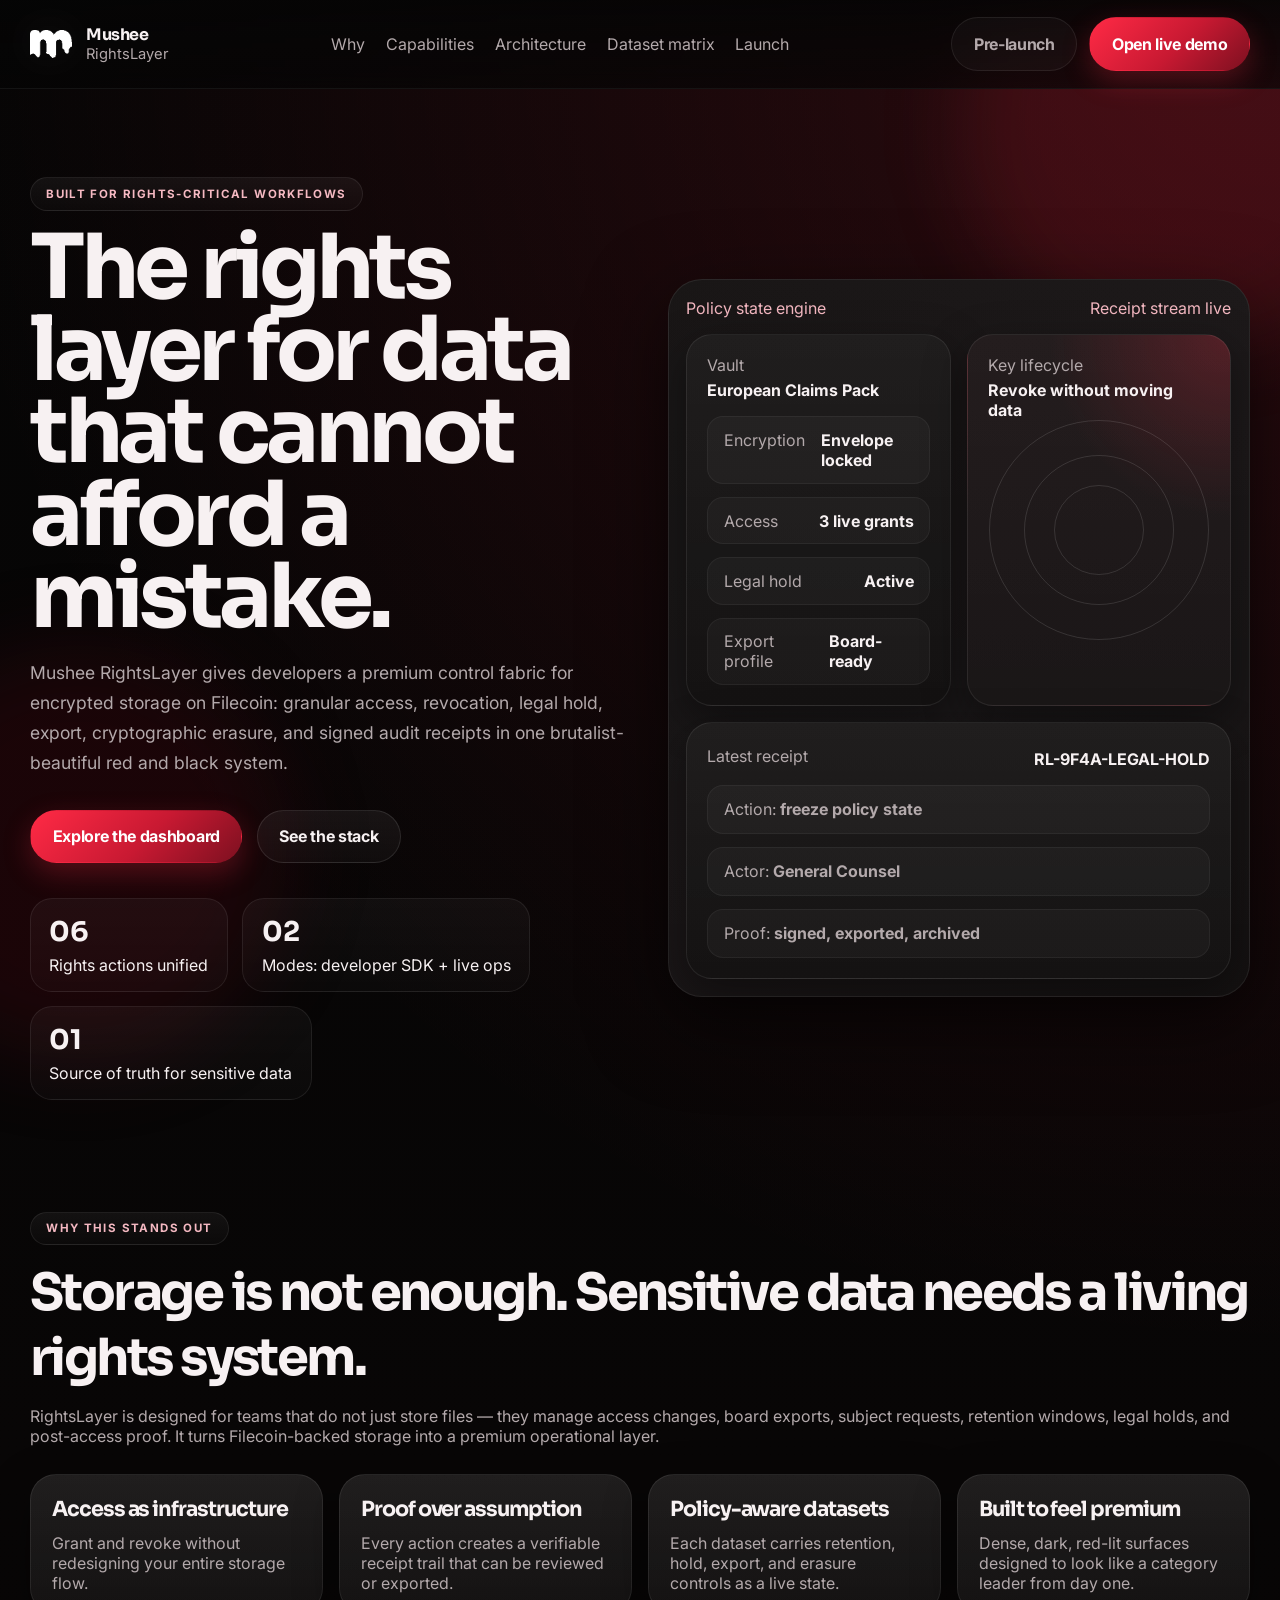
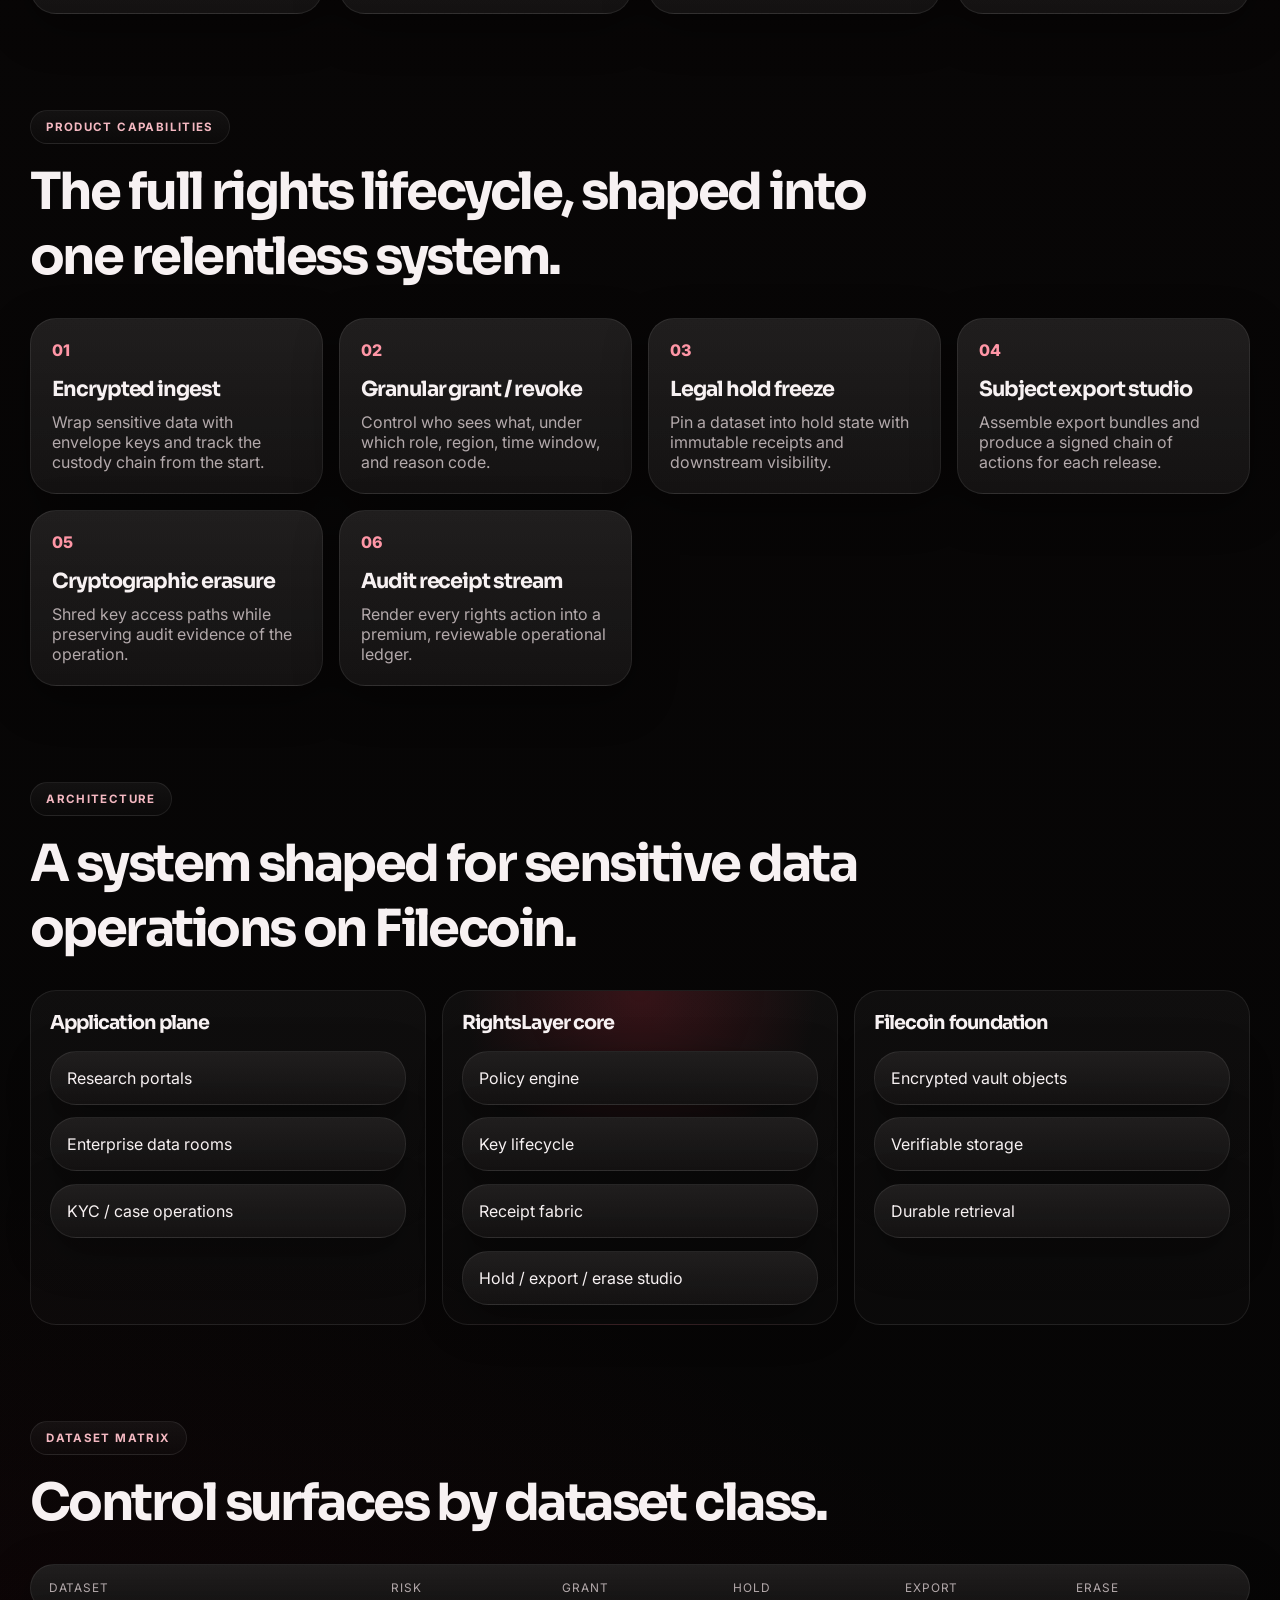
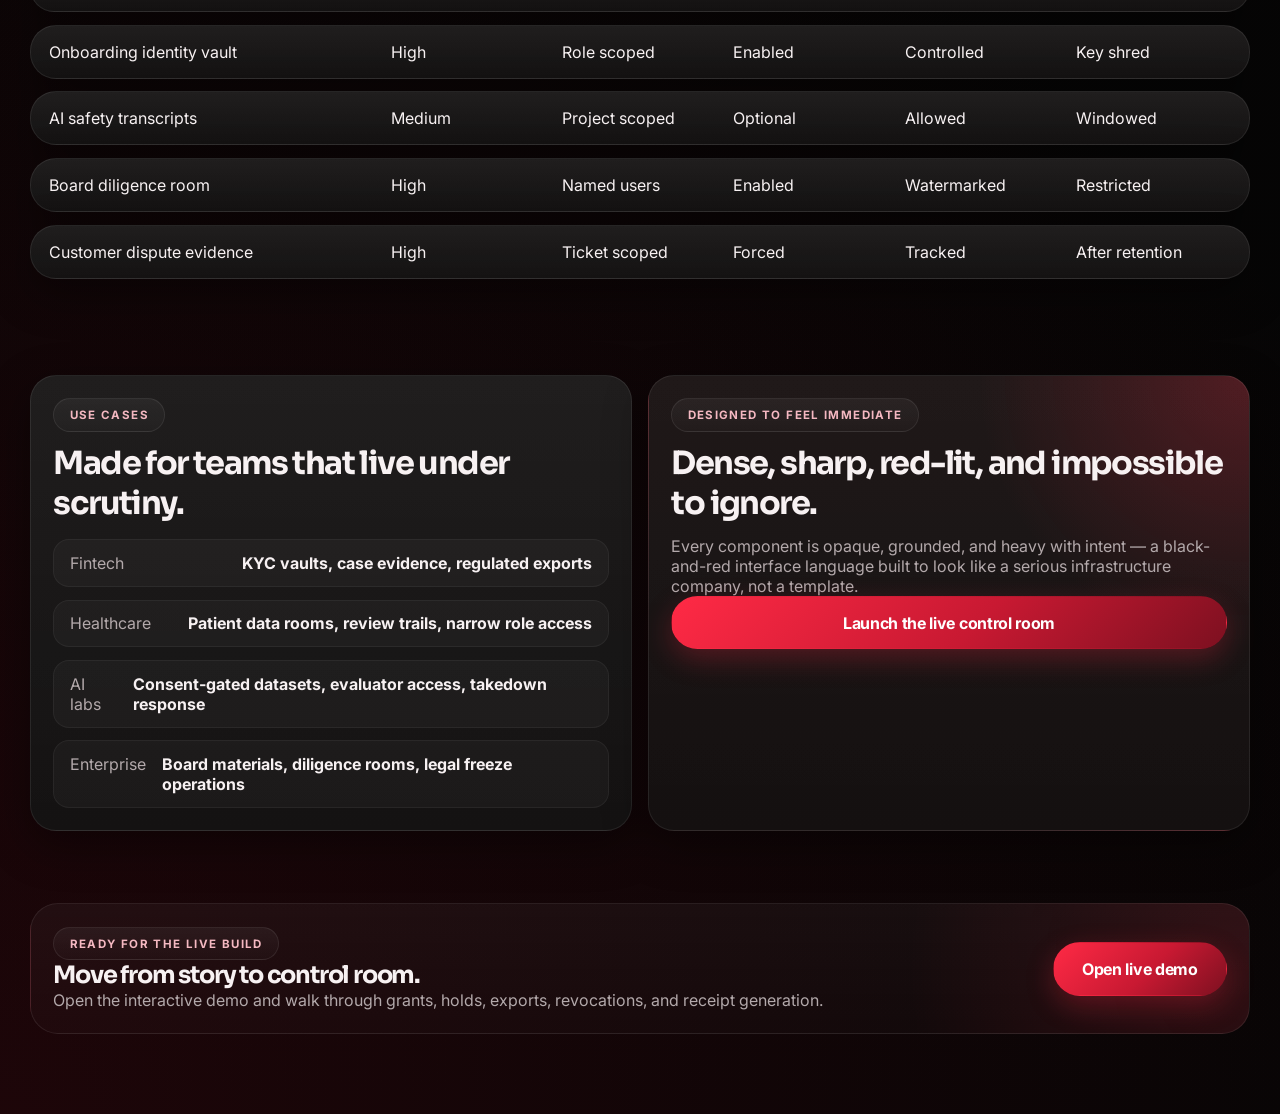
==== experience/index.html @ b064fb6a "Add files via upload" ====
<!doctype html>
<html lang="en">
  <head>
    <meta charset="UTF-8" />
    <meta name="viewport" content="width=device-width, initial-scale=1.0" />
    <title>Mushee RightsLayer — The Premium Experience</title>
    <meta name="description" content="Mushee RightsLayer — the rights layer for sensitive data workflows on Filecoin." />
    <link rel="preconnect" href="https://fonts.googleapis.com" />
    <link rel="preconnect" href="https://fonts.gstatic.com" crossorigin />
    <link href="https://fonts.googleapis.com/css2?family=Inter:wght@400;500;600;700;800;900&family=Sora:wght@400;600;700;800&display=swap" rel="stylesheet" />
    <link rel="icon" href="../assets/logo.png" />
    <link rel="stylesheet" href="../assets/styles.css" />
  </head>
  <body class="page-experience">
    <div class="ambient ambient-one"></div>
    <div class="ambient ambient-two"></div>
    <div class="noise"></div>

    <header class="site-header">
      <div class="container header-row">
        <a class="brand-lockup brand-link" href="../index.html">
          <img src="../assets/logo.png" alt="Mushee logo" class="brand-mark" />
          <div>
            <span class="brand-name">Mushee</span>
            <span class="brand-sub">RightsLayer</span>
          </div>
        </a>

        <nav class="site-nav">
          <a href="#why">Why</a>
          <a href="#capabilities">Capabilities</a>
          <a href="#architecture">Architecture</a>
          <a href="#datasets">Dataset matrix</a>
          <a href="#cta">Launch</a>
        </nav>

        <div class="header-actions">
          <a class="button tertiary" href="../index.html">Pre-launch</a>
          <a class="button primary" href="../demo/">Open live demo</a>
        </div>
      </div>
    </header>

    <main>
      <section class="hero-section container">
        <div class="hero-copy">
          <span class="eyebrow-chip">Built for rights-critical workflows</span>
          <h1>The rights layer for data that cannot afford a mistake.</h1>
          <p class="lead hero-lead">
            Mushee RightsLayer gives developers a premium control fabric for encrypted storage on Filecoin:
            granular access, revocation, legal hold, export, cryptographic erasure, and signed audit receipts
            in one brutalist-beautiful red and black system.
          </p>

          <div class="hero-actions">
            <a class="button primary" href="../demo/">Explore the dashboard</a>
            <a class="button secondary" href="#architecture">See the stack</a>
          </div>

          <div class="hero-stats">
            <article>
              <strong>06</strong>
              <span>Rights actions unified</span>
            </article>
            <article>
              <strong>02</strong>
              <span>Modes: developer SDK + live ops</span>
            </article>
            <article>
              <strong>01</strong>
              <span>Source of truth for sensitive data</span>
            </article>
          </div>
        </div>

        <div class="hero-stage">
          <div class="stage-shell">
            <div class="stage-topline">
              <span>Policy state engine</span>
              <span>Receipt stream live</span>
            </div>

            <div class="vault-stage-grid">
              <article class="panel premium-panel">
                <div class="panel-heading">
                  <span>Vault</span>
                  <strong>European Claims Pack</strong>
                </div>
                <ul class="status-list">
                  <li><span>Encryption</span><b>Envelope locked</b></li>
                  <li><span>Access</span><b>3 live grants</b></li>
                  <li><span>Legal hold</span><b>Active</b></li>
                  <li><span>Export profile</span><b>Board-ready</b></li>
                </ul>
              </article>

              <article class="panel premium-panel panel-accent">
                <div class="panel-heading">
                  <span>Key lifecycle</span>
                  <strong>Revoke without moving data</strong>
                </div>
                <div class="orbital-lines">
                  <span></span><span></span><span></span>
                </div>
              </article>

              <article class="panel premium-panel panel-wide">
                <div class="receipt-head">
                  <span>Latest receipt</span>
                  <strong>RL-9F4A-LEGAL-HOLD</strong>
                </div>
                <div class="receipt-body">
                  <p>Action: <b>freeze policy state</b></p>
                  <p>Actor: <b>General Counsel</b></p>
                  <p>Proof: <b>signed, exported, archived</b></p>
                </div>
              </article>
            </div>
          </div>
        </div>
      </section>

      <section id="why" class="section-block container">
        <div class="section-intro">
          <span class="section-kicker">Why this stands out</span>
          <h2>Storage is not enough. Sensitive data needs a living rights system.</h2>
          <p>
            RightsLayer is designed for teams that do not just store files — they manage access changes,
            board exports, subject requests, retention windows, legal holds, and post-access proof.
            It turns Filecoin-backed storage into a premium operational layer.
          </p>
        </div>

        <div class="feature-quad">
          <article class="feature-card">
            <h3>Access as infrastructure</h3>
            <p>Grant and revoke without redesigning your entire storage flow.</p>
          </article>
          <article class="feature-card">
            <h3>Proof over assumption</h3>
            <p>Every action creates a verifiable receipt trail that can be reviewed or exported.</p>
          </article>
          <article class="feature-card">
            <h3>Policy-aware datasets</h3>
            <p>Each dataset carries retention, hold, export, and erasure controls as a live state.</p>
          </article>
          <article class="feature-card">
            <h3>Built to feel premium</h3>
            <p>Dense, dark, red-lit surfaces designed to look like a category leader from day one.</p>
          </article>
        </div>
      </section>

      <section id="capabilities" class="section-block container">
        <div class="section-intro compact">
          <span class="section-kicker">Product capabilities</span>
          <h2>The full rights lifecycle, shaped into one relentless system.</h2>
        </div>

        <div class="capability-grid">
          <article class="capability-card">
            <span class="cap-index">01</span>
            <h3>Encrypted ingest</h3>
            <p>Wrap sensitive data with envelope keys and track the custody chain from the start.</p>
          </article>
          <article class="capability-card">
            <span class="cap-index">02</span>
            <h3>Granular grant / revoke</h3>
            <p>Control who sees what, under which role, region, time window, and reason code.</p>
          </article>
          <article class="capability-card">
            <span class="cap-index">03</span>
            <h3>Legal hold freeze</h3>
            <p>Pin a dataset into hold state with immutable receipts and downstream visibility.</p>
          </article>
          <article class="capability-card">
            <span class="cap-index">04</span>
            <h3>Subject export studio</h3>
            <p>Assemble export bundles and produce a signed chain of actions for each release.</p>
          </article>
          <article class="capability-card">
            <span class="cap-index">05</span>
            <h3>Cryptographic erasure</h3>
            <p>Shred key access paths while preserving audit evidence of the operation.</p>
          </article>
          <article class="capability-card">
            <span class="cap-index">06</span>
            <h3>Audit receipt stream</h3>
            <p>Render every rights action into a premium, reviewable operational ledger.</p>
          </article>
        </div>
      </section>

      <section id="architecture" class="section-block container">
        <div class="section-intro compact">
          <span class="section-kicker">Architecture</span>
          <h2>A system shaped for sensitive data operations on Filecoin.</h2>
        </div>

        <div class="architecture-shell">
          <div class="arch-column">
            <h3>Application plane</h3>
            <div class="arch-card">Research portals</div>
            <div class="arch-card">Enterprise data rooms</div>
            <div class="arch-card">KYC / case operations</div>
          </div>
          <div class="arch-column accent-column">
            <h3>RightsLayer core</h3>
            <div class="arch-card">Policy engine</div>
            <div class="arch-card">Key lifecycle</div>
            <div class="arch-card">Receipt fabric</div>
            <div class="arch-card">Hold / export / erase studio</div>
          </div>
          <div class="arch-column">
            <h3>Filecoin foundation</h3>
            <div class="arch-card">Encrypted vault objects</div>
            <div class="arch-card">Verifiable storage</div>
            <div class="arch-card">Durable retrieval</div>
          </div>
        </div>
      </section>

      <section id="datasets" class="section-block container">
        <div class="section-intro compact">
          <span class="section-kicker">Dataset matrix</span>
          <h2>Control surfaces by dataset class.</h2>
        </div>

        <div class="matrix-shell">
          <div class="matrix-row matrix-head">
            <span>Dataset</span>
            <span>Risk</span>
            <span>Grant</span>
            <span>Hold</span>
            <span>Export</span>
            <span>Erase</span>
          </div>
          <div class="matrix-row">
            <span>Onboarding identity vault</span>
            <span>High</span>
            <span>Role scoped</span>
            <span>Enabled</span>
            <span>Controlled</span>
            <span>Key shred</span>
          </div>
          <div class="matrix-row">
            <span>AI safety transcripts</span>
            <span>Medium</span>
            <span>Project scoped</span>
            <span>Optional</span>
            <span>Allowed</span>
            <span>Windowed</span>
          </div>
          <div class="matrix-row">
            <span>Board diligence room</span>
            <span>High</span>
            <span>Named users</span>
            <span>Enabled</span>
            <span>Watermarked</span>
            <span>Restricted</span>
          </div>
          <div class="matrix-row">
            <span>Customer dispute evidence</span>
            <span>High</span>
            <span>Ticket scoped</span>
            <span>Forced</span>
            <span>Tracked</span>
            <span>After retention</span>
          </div>
        </div>
      </section>

      <section class="section-block container">
        <div class="split-showcase">
          <article class="showcase-panel">
            <span class="section-kicker">Use cases</span>
            <h3>Made for teams that live under scrutiny.</h3>
            <ul class="usecase-list">
              <li><span>Fintech</span><b>KYC vaults, case evidence, regulated exports</b></li>
              <li><span>Healthcare</span><b>Patient data rooms, review trails, narrow role access</b></li>
              <li><span>AI labs</span><b>Consent-gated datasets, evaluator access, takedown response</b></li>
              <li><span>Enterprise</span><b>Board materials, diligence rooms, legal freeze operations</b></li>
            </ul>
          </article>
          <article class="showcase-panel showcase-dark">
            <span class="section-kicker">Designed to feel immediate</span>
            <h3>Dense, sharp, red-lit, and impossible to ignore.</h3>
            <p>
              Every component is opaque, grounded, and heavy with intent — a black-and-red interface language
              built to look like a serious infrastructure company, not a template.
            </p>
            <a class="button primary full" href="../demo/">Launch the live control room</a>
          </article>
        </div>
      </section>

      <section id="cta" class="cta-block container">
        <div>
          <span class="section-kicker">Ready for the live build</span>
          <h2>Move from story to control room.</h2>
          <p>Open the interactive demo and walk through grants, holds, exports, revocations, and receipt generation.</p>
        </div>
        <a class="button primary large" href="../demo/">Open live demo</a>
      </section>
    </main>

    <script src="../assets/app.js"></script>
  </body>
</html>
---- assets/styles.css ----
:root {
  --bg: #040404;
  --bg-2: #0b0607;
  --panel: #111010;
  --panel-2: #171415;
  --panel-3: #1d1718;
  --line: rgba(255, 255, 255, 0.08);
  --line-strong: rgba(255, 255, 255, 0.16);
  --text: #f7f1f2;
  --muted: #b3a9ab;
  --muted-2: #81787a;
  --accent: #ff2a45;
  --accent-2: #ff4f62;
  --accent-deep: #7e0f20;
  --accent-glow: rgba(255, 42, 69, 0.2);
  --danger: #ff5b5b;
  --shadow-heavy: 0 24px 80px rgba(0, 0, 0, 0.55);
  --shadow-soft: 0 14px 44px rgba(0, 0, 0, 0.4);
  --radius-xl: 32px;
  --radius-lg: 24px;
  --radius-md: 18px;
  --radius-sm: 14px;
  --container: 1220px;
}

* { box-sizing: border-box; }
html { scroll-behavior: smooth; }
body {
  margin: 0;
  min-height: 100vh;
  background:
    radial-gradient(circle at top right, rgba(255, 42, 69, 0.16), transparent 30%),
    radial-gradient(circle at 0% 100%, rgba(140, 9, 27, 0.18), transparent 34%),
    linear-gradient(180deg, #050505 0%, #080606 34%, #050505 100%);
  color: var(--text);
  font-family: 'Inter', system-ui, -apple-system, BlinkMacSystemFont, 'Segoe UI', sans-serif;
  position: relative;
  overflow-x: hidden;
}

a { color: inherit; text-decoration: none; }
img { display: block; max-width: 100%; }
button, input, select { font: inherit; }

.noise {
  position: fixed;
  inset: 0;
  pointer-events: none;
  opacity: 0.08;
  background-image:
    radial-gradient(circle at 20% 20%, rgba(255,255,255,0.18) 0 0.5px, transparent 0.6px),
    radial-gradient(circle at 80% 30%, rgba(255,255,255,0.08) 0 0.5px, transparent 0.6px),
    radial-gradient(circle at 35% 70%, rgba(255,255,255,0.08) 0 0.5px, transparent 0.6px),
    radial-gradient(circle at 65% 80%, rgba(255,255,255,0.08) 0 0.5px, transparent 0.6px);
  background-size: 18px 18px;
  mix-blend-mode: soft-light;
}

.ambient {
  position: fixed;
  border-radius: 999px;
  filter: blur(40px);
  pointer-events: none;
  z-index: -1;
}
.ambient-one {
  width: 28rem;
  height: 28rem;
  background: rgba(255, 42, 69, 0.12);
  top: -6rem;
  right: -8rem;
}
.ambient-two {
  width: 26rem;
  height: 26rem;
  background: rgba(102, 8, 22, 0.22);
  bottom: -10rem;
  left: -8rem;
}

.container {
  width: min(var(--container), calc(100% - 2rem));
  margin: 0 auto;
}

.brand-lockup {
  display: flex;
  align-items: center;
  gap: 0.9rem;
}
.brand-link { transition: transform 180ms ease, opacity 180ms ease; }
.brand-link:hover { transform: translateY(-1px); opacity: 0.95; }
.brand-mark {
  width: 42px;
  height: auto;
  filter: drop-shadow(0 0 22px rgba(255, 255, 255, 0.08));
}
.brand-name,
.brand-sub {
  display: block;
  line-height: 1;
}
.brand-name {
  font-family: 'Sora', sans-serif;
  font-weight: 700;
  letter-spacing: -0.03em;
}
.brand-sub {
  color: var(--muted);
  font-size: 0.92rem;
  margin-top: 0.24rem;
}

.eyebrow-chip,
.status-chip,
.micro-tag,
.signal-chip,
.sidebar-label,
.request-label,
.section-kicker,
.kicker,
.topbar-kicker {
  display: inline-flex;
  align-items: center;
  gap: 0.5rem;
  width: fit-content;
  border: 1px solid rgba(255,255,255,0.08);
  border-radius: 999px;
  background: linear-gradient(180deg, rgba(255, 255, 255, 0.05), rgba(255, 255, 255, 0.02));
  padding: 0.55rem 0.95rem;
  color: #f5b9c2;
  text-transform: uppercase;
  letter-spacing: 0.12em;
  font-size: 0.72rem;
  font-weight: 700;
}

.button {
  display: inline-flex;
  align-items: center;
  justify-content: center;
  gap: 0.7rem;
  border-radius: 999px;
  border: 1px solid transparent;
  padding: 0.98rem 1.35rem;
  font-weight: 700;
  letter-spacing: -0.02em;
  transition: transform 180ms ease, box-shadow 180ms ease, border-color 180ms ease, background 180ms ease;
  cursor: pointer;
}
.button:hover { transform: translateY(-1px); }
.button.primary {
  color: white;
  background: linear-gradient(135deg, var(--accent), #c81932 55%, #7d1020 100%);
  box-shadow: 0 10px 28px rgba(255, 42, 69, 0.26);
}
.button.secondary {
  color: var(--text);
  background: linear-gradient(180deg, rgba(255,255,255,0.06), rgba(255,255,255,0.03));
  border-color: rgba(255,255,255,0.1);
}
.button.tertiary {
  color: var(--muted);
  background: rgba(255,255,255,0.03);
  border-color: rgba(255,255,255,0.08);
}
.button.danger {
  color: white;
  background: linear-gradient(135deg, #ff4a4a, #7d1010);
}
.button.small { padding: 0.8rem 1rem; font-size: 0.92rem; }
.button.large { padding-inline: 1.75rem; min-height: 54px; }
.button.full { width: 100%; }

h1, h2, h3, h4 {
  font-family: 'Sora', sans-serif;
  letter-spacing: -0.05em;
  margin: 0;
}

p { margin: 0; color: var(--muted); }

/* Entry page */
.gate-shell {
  min-height: 100vh;
  display: grid;
  place-items: center;
  padding: 1.5rem;
}
.gate-panel {
  width: min(1320px, 100%);
  min-height: calc(100vh - 3rem);
  border: 1px solid rgba(255,255,255,0.08);
  border-radius: 38px;
  background:
    linear-gradient(180deg, rgba(255,255,255,0.03), rgba(255,255,255,0.015)),
    linear-gradient(135deg, rgba(255, 42, 69, 0.04), transparent 40%),
    linear-gradient(160deg, #090909, #0e090a 60%, #0c0909);
  box-shadow: var(--shadow-heavy);
  padding: 1.5rem 1.5rem 2rem;
  display: flex;
  flex-direction: column;
  justify-content: space-between;
  overflow: hidden;
  position: relative;
}
.gate-panel::after {
  content: '';
  position: absolute;
  inset: 1rem;
  border-radius: 30px;
  border: 1px solid rgba(255,255,255,0.05);
  pointer-events: none;
}
.gate-topbar,
.gate-footer,
.header-row,
.demo-topbar,
.panel-header-row,
.receipt-head,
.stage-topline {
  display: flex;
  align-items: center;
  justify-content: space-between;
  gap: 1rem;
}
.gate-grid {
  display: grid;
  grid-template-columns: 1.06fr 0.94fr;
  gap: 2.5rem;
  align-items: center;
  flex: 1;
  padding: 2rem 0;
}
.gate-copy h1 {
  font-size: clamp(3.2rem, 7vw, 6.6rem);
  line-height: 0.95;
  max-width: 11ch;
  margin-top: 1rem;
}
.kicker {
  border: none;
  background: none;
  color: #f7b7c0;
  padding: 0;
}
.lead {
  font-size: 1.1rem;
  line-height: 1.7;
  max-width: 60ch;
  margin-top: 1.25rem;
}
.chip-row,
.cta-row,
.hero-actions,
.hero-stats,
.action-row,
.status-strip,
.stack-metrics,
.rail-list,
.request-grid {
  display: flex;
  flex-wrap: wrap;
  gap: 0.9rem;
}
.chip-row { margin-top: 1.5rem; }
.cta-row { margin-top: 2rem; }
.signal-chip {
  color: #ffd4db;
  background: rgba(255,255,255,0.03);
  border-color: rgba(255,255,255,0.08);
  text-transform: none;
  letter-spacing: -0.01em;
  font-size: 0.92rem;
}
.gate-visual { display: flex; justify-content: flex-end; }
.hero-stack {
  width: min(560px, 100%);
  min-height: 520px;
  position: relative;
}
.stack-card {
  position: absolute;
  border-radius: 28px;
  border: 1px solid rgba(255,255,255,0.08);
  background:
    linear-gradient(180deg, rgba(255,255,255,0.06), rgba(255,255,255,0.03)),
    linear-gradient(180deg, #101010, #141010);
  box-shadow: var(--shadow-soft);
}
.stack-card-primary {
  inset: 0 3rem 5.5rem 0;
  padding: 1.75rem;
}
.stack-card-secondary {
  right: 0;
  top: 3rem;
  width: 240px;
  padding: 1.25rem;
}
.stack-card-tertiary {
  left: 3rem;
  right: 2rem;
  bottom: 0;
  padding: 1.3rem;
}
.floating-card { animation: floatCard 7s ease-in-out infinite; }
@keyframes floatCard {
  0%, 100% { transform: translateY(0px); }
  50% { transform: translateY(-10px); }
}
.stack-card h3 {
  font-size: 2rem;
  margin: 0.75rem 0 0.75rem;
}
.stack-card p { max-width: 32ch; }
.stack-label,
.rail-title,
.metric-label {
  font-size: 0.78rem;
  text-transform: uppercase;
  letter-spacing: 0.13em;
  color: var(--muted-2);
}
.stack-metrics span,
.rail-list span,
.status-strip span {
  padding: 0.68rem 0.9rem;
  border-radius: 999px;
  background: rgba(255,255,255,0.04);
  border: 1px solid rgba(255,255,255,0.05);
  color: var(--text);
  font-size: 0.9rem;
}
.mini-grid {
  display: grid;
  grid-template-columns: repeat(2, minmax(0, 1fr));
  gap: 1rem;
}
.mini-grid strong {
  display: block;
  font-size: 1.6rem;
  margin-top: 0.2rem;
}
.gate-footer {
  padding-top: 1.25rem;
  border-top: 1px solid rgba(255,255,255,0.06);
}

/* Experience */
.site-header {
  position: sticky;
  top: 0;
  z-index: 50;
  backdrop-filter: blur(10px);
  background: linear-gradient(180deg, rgba(5,5,5,0.92), rgba(5,5,5,0.68));
  border-bottom: 1px solid rgba(255,255,255,0.06);
}
.header-row { min-height: 88px; }
.site-nav {
  display: flex;
  gap: 1.3rem;
  color: var(--muted);
}
.site-nav a {
  position: relative;
  padding: 0.35rem 0;
}
.site-nav a::after {
  content: '';
  position: absolute;
  left: 0;
  bottom: -0.1rem;
  width: 100%;
  height: 1px;
  background: var(--accent);
  transform: scaleX(0);
  transform-origin: left;
  transition: transform 180ms ease;
}
.site-nav a:hover::after { transform: scaleX(1); }
.header-actions { display: flex; gap: 0.75rem; }
.hero-section {
  display: grid;
  grid-template-columns: 1.02fr 0.98fr;
  gap: 2rem;
  align-items: center;
  padding: 5.5rem 0 4rem;
}
.hero-copy h1 {
  font-size: clamp(3.6rem, 7vw, 6.8rem);
  line-height: 0.92;
  margin-top: 1rem;
  max-width: 11ch;
}
.hero-lead { max-width: 58ch; margin-top: 1.2rem; }
.hero-actions { margin-top: 2rem; }
.hero-stats { margin-top: 2.2rem; }
.hero-stats article {
  padding: 1rem 1.15rem;
  min-width: 170px;
  border-radius: 22px;
  border: 1px solid rgba(255,255,255,0.08);
  background: linear-gradient(180deg, rgba(255,255,255,0.04), rgba(255,255,255,0.02));
}
.hero-stats strong {
  display: block;
  font-family: 'Sora', sans-serif;
  font-size: 1.7rem;
  margin-bottom: 0.35rem;
}
.stage-shell {
  padding: 1.1rem;
  border-radius: 34px;
  border: 1px solid rgba(255,255,255,0.08);
  background:
    linear-gradient(180deg, rgba(255,255,255,0.04), rgba(255,255,255,0.02)),
    linear-gradient(140deg, #100d0d, #151112 55%, #0f0c0c);
  box-shadow: var(--shadow-heavy);
}
.stage-topline,
.topbar-kicker,
.section-kicker { color: #f4b8c1; }
.vault-stage-grid {
  margin-top: 1rem;
  display: grid;
  grid-template-columns: repeat(2, minmax(0, 1fr));
  gap: 1rem;
}
.premium-panel,
.demo-panel,
.showcase-panel,
.feature-card,
.capability-card,
.arch-card,
.matrix-row,
.request-card,
.vault-item {
  border-radius: 26px;
  border: 1px solid rgba(255,255,255,0.08);
  background:
    linear-gradient(180deg, rgba(255,255,255,0.05), rgba(255,255,255,0.02)),
    linear-gradient(180deg, #141212, #0f0d0d);
  box-shadow: var(--shadow-soft);
}
.premium-panel { padding: 1.25rem; }
.panel-wide { grid-column: 1 / -1; }
.panel-accent {
  background:
    radial-gradient(circle at top right, rgba(255,42,69,0.22), transparent 40%),
    linear-gradient(180deg, rgba(255,255,255,0.05), rgba(255,255,255,0.03)),
    linear-gradient(180deg, #181112, #130f10);
}
.panel-heading span,
.receipt-head span { color: var(--muted); display: block; }
.panel-heading strong,
.receipt-head strong { display: block; margin-top: 0.35rem; }
.status-list {
  list-style: none;
  padding: 0;
  margin: 1rem 0 0;
  display: grid;
  gap: 0.8rem;
}
.status-list li,
.usecase-list li,
.receipt-line {
  display: flex;
  justify-content: space-between;
  gap: 1rem;
  padding: 0.8rem 0.95rem;
  border-radius: 16px;
  background: rgba(255,255,255,0.03);
  border: 1px solid rgba(255,255,255,0.05);
}
.status-list span,
.usecase-list span,
.receipt-line span { color: var(--muted); }
.orbital-lines {
  min-height: 220px;
  position: relative;
  overflow: hidden;
}
.orbital-lines span {
  position: absolute;
  inset: 50% auto auto 50%;
  border-radius: 999px;
  border: 1px solid rgba(255,255,255,0.12);
  transform: translate(-50%, -50%);
}
.orbital-lines span:nth-child(1) { width: 90px; height: 90px; }
.orbital-lines span:nth-child(2) { width: 150px; height: 150px; }
.orbital-lines span:nth-child(3) { width: 220px; height: 220px; }
.receipt-body { display: grid; gap: 0.8rem; margin-top: 1rem; }
.receipt-body p {
  padding: 0.85rem 0.95rem;
  border-radius: 16px;
  background: rgba(255,255,255,0.03);
  border: 1px solid rgba(255,255,255,0.05);
}
.section-block { padding: 3rem 0; }
.section-intro {
  display: grid;
  gap: 0.95rem;
  margin-bottom: 1.8rem;
}
.section-intro h2 { font-size: clamp(2rem, 4vw, 3.2rem); }
.section-intro.compact { max-width: 860px; }
.feature-quad,
.capability-grid {
  display: grid;
  grid-template-columns: repeat(4, minmax(0, 1fr));
  gap: 1rem;
}
.feature-card,
.capability-card { padding: 1.3rem; }
.feature-card h3,
.capability-card h3 { font-size: 1.3rem; margin-bottom: 0.65rem; }
.cap-index {
  display: inline-flex;
  margin-bottom: 1rem;
  color: #ff96a6;
  font-weight: 800;
}
.architecture-shell {
  display: grid;
  grid-template-columns: repeat(3, minmax(0, 1fr));
  gap: 1rem;
}
.arch-column {
  padding: 1.2rem;
  border-radius: 26px;
  border: 1px solid rgba(255,255,255,0.08);
  background: linear-gradient(180deg, rgba(255,255,255,0.04), rgba(255,255,255,0.02));
}
.arch-column h3 { margin-bottom: 1rem; font-size: 1.2rem; }
.arch-card { padding: 1rem; margin-bottom: 0.8rem; }
.arch-card:last-child { margin-bottom: 0; }
.accent-column {
  background:
    radial-gradient(circle at top center, rgba(255,42,69,0.16), transparent 46%),
    linear-gradient(180deg, rgba(255,255,255,0.04), rgba(255,255,255,0.02));
}
.matrix-shell {
  display: grid;
  gap: 0.8rem;
}
.matrix-row {
  display: grid;
  grid-template-columns: 2.1fr repeat(5, minmax(0, 1fr));
  gap: 1rem;
  padding: 1rem 1.1rem;
  align-items: center;
}
.matrix-head {
  color: var(--muted);
  text-transform: uppercase;
  letter-spacing: 0.08em;
  font-size: 0.74rem;
}
.split-showcase {
  display: grid;
  grid-template-columns: repeat(2, minmax(0, 1fr));
  gap: 1rem;
}
.showcase-panel { padding: 1.4rem; }
.showcase-panel h3 { font-size: 2rem; margin: 0.7rem 0 0.8rem; }
.usecase-list {
  list-style: none;
  padding: 0;
  margin: 1rem 0 0;
  display: grid;
  gap: 0.8rem;
}
.showcase-dark {
  background:
    radial-gradient(circle at top right, rgba(255,42,69,0.22), transparent 36%),
    linear-gradient(180deg, rgba(255,255,255,0.04), rgba(255,255,255,0.02)),
    linear-gradient(180deg, #171010, #0f0b0b);
}
.cta-block {
  margin: 1.5rem auto 5rem;
  padding: 1.4rem;
  border-radius: 28px;
  border: 1px solid rgba(255,255,255,0.08);
  display: flex;
  align-items: center;
  justify-content: space-between;
  gap: 1rem;
  background:
    radial-gradient(circle at right, rgba(255,42,69,0.14), transparent 28%),
    linear-gradient(180deg, rgba(255,255,255,0.04), rgba(255,255,255,0.02));
}

/* Demo page */
.page-demo { min-height: 100vh; }
.demo-layout {
  min-height: 100vh;
  display: grid;
  grid-template-columns: 300px 1fr;
}
.demo-sidebar {
  padding: 1.3rem;
  border-right: 1px solid rgba(255,255,255,0.07);
  background:
    linear-gradient(180deg, rgba(255,255,255,0.03), rgba(255,255,255,0.015)),
    linear-gradient(180deg, #0c0b0b, #090909);
  position: sticky;
  top: 0;
  min-height: 100vh;
  display: flex;
  flex-direction: column;
  gap: 1.25rem;
}
.sidebar-group {
  display: grid;
  gap: 0.75rem;
}
.nav-pill,
.vault-item {
  width: 100%;
  text-align: left;
  cursor: pointer;
}
.nav-pill {
  padding: 0.85rem 1rem;
  border-radius: 16px;
  border: 1px solid rgba(255,255,255,0.06);
  background: rgba(255,255,255,0.025);
  color: var(--muted);
}
.nav-pill.active,
.vault-item.active {
  color: white;
  border-color: rgba(255, 84, 108, 0.34);
  background:
    linear-gradient(180deg, rgba(255, 50, 79, 0.14), rgba(255,255,255,0.03)),
    linear-gradient(180deg, #171112, #110d0d);
  box-shadow: 0 10px 24px rgba(255,42,69,0.18);
}
.vault-list { display: grid; gap: 0.7rem; }
.vault-item { padding: 0.95rem; }
.vault-item h3 { font-size: 1rem; margin-bottom: 0.35rem; }
.vault-item p { font-size: 0.9rem; }
.sidebar-foot { margin-top: auto; }
.demo-main {
  padding: 1.4rem;
}
.demo-topbar {
  padding-bottom: 1rem;
  border-bottom: 1px solid rgba(255,255,255,0.06);
}
.demo-topbar h1 { font-size: clamp(2rem, 5vw, 3.3rem); margin-top: 0.25rem; }
.topbar-actions { display: flex; gap: 0.8rem; align-items: center; }
.status-chip.live {
  background: rgba(255,42,69,0.14);
  border-color: rgba(255,42,69,0.28);
}
.demo-grid {
  margin-top: 1.2rem;
  display: grid;
  grid-template-columns: 1.02fr 1.2fr 0.88fr;
  gap: 1rem;
}
.demo-panel {
  padding: 1.2rem;
  min-height: 250px;
}
.panel-span-2 { grid-column: span 2; }
.dataset-meta {
  display: grid;
  grid-template-columns: repeat(2, minmax(0, 1fr));
  gap: 0.7rem;
  margin-top: 1rem;
}
.dataset-meta .meta-card {
  padding: 0.95rem;
  border-radius: 16px;
  border: 1px solid rgba(255,255,255,0.06);
  background: rgba(255,255,255,0.03);
}
.meta-card span { color: var(--muted); font-size: 0.82rem; display: block; }
.meta-card strong { display: block; margin-top: 0.28rem; }
.health-bars {
  margin-top: 1rem;
  display: grid;
  gap: 0.8rem;
}
.bar-track {
  margin-top: 0.4rem;
  width: 100%;
  height: 10px;
  border-radius: 999px;
  background: rgba(255,255,255,0.06);
  overflow: hidden;
}
.bar-track i {
  display: block;
  height: 100%;
  border-radius: inherit;
  background: linear-gradient(90deg, #ff3551, #ff7f8f);
}
.control-grid {
  display: grid;
  grid-template-columns: repeat(2, minmax(0, 1fr));
  gap: 0.8rem;
  margin-top: 1rem;
}
.toggle-row {
  padding: 0.95rem 1rem;
  border-radius: 16px;
  border: 1px solid rgba(255,255,255,0.06);
  background: rgba(255,255,255,0.03);
  display: flex;
  align-items: center;
  justify-content: space-between;
  gap: 1rem;
}
.toggle-row input {
  width: 18px;
  height: 18px;
  accent-color: var(--accent);
}
.slider-shell {
  margin-top: 1rem;
  padding: 0.95rem 1rem;
  border-radius: 16px;
  border: 1px solid rgba(255,255,255,0.06);
  background: rgba(255,255,255,0.03);
}
.slider-shell input[type="range"] {
  width: 100%;
  margin-top: 0.9rem;
}
.action-row { margin-top: 1rem; }
.receipt-card {
  display: grid;
  gap: 0.75rem;
  margin-top: 1rem;
}
.activity-feed {
  display: grid;
  gap: 0.7rem;
  margin-top: 1rem;
}
.activity-item {
  display: flex;
  gap: 0.8rem;
  align-items: flex-start;
  padding: 0.95rem;
  border-radius: 16px;
  border: 1px solid rgba(255,255,255,0.06);
  background: rgba(255,255,255,0.03);
}
.activity-dot {
  width: 10px;
  height: 10px;
  margin-top: 0.35rem;
  border-radius: 999px;
  background: linear-gradient(180deg, #ff5670, #ff2643);
  box-shadow: 0 0 20px rgba(255, 42, 69, 0.35);
}
.activity-item strong { display: block; margin-bottom: 0.2rem; }
.request-grid {
  margin-top: 1rem;
  display: grid;
  grid-template-columns: repeat(3, minmax(0, 1fr));
}
.request-card { padding: 1rem; }
.request-card h3 { font-size: 1.1rem; margin: 0.65rem 0; }
.request-label { margin-bottom: 0.7rem; }

@media (max-width: 1200px) {
  .gate-grid,
  .hero-section,
  .feature-quad,
  .capability-grid,
  .architecture-shell,
  .split-showcase,
  .demo-grid {
    grid-template-columns: 1fr;
  }
  .hero-stage,
  .gate-visual { justify-content: stretch; }
  .request-grid,
  .control-grid,
  .dataset-meta,
  .vault-stage-grid { grid-template-columns: 1fr; }
  .matrix-row { grid-template-columns: 1.5fr repeat(5, minmax(0, 1fr)); }
  .demo-layout { grid-template-columns: 1fr; }
  .demo-sidebar {
    position: relative;
    min-height: auto;
    border-right: none;
    border-bottom: 1px solid rgba(255,255,255,0.07);
  }
}

@media (max-width: 860px) {
  .site-nav,
  .header-actions .button.tertiary,
  .gate-footer,
  .status-strip { display: none; }
  .container { width: min(var(--container), calc(100% - 1.2rem)); }
  .gate-panel { padding: 1rem; min-height: auto; }
  .gate-grid { padding: 1rem 0 1.5rem; }
  .gate-copy h1,
  .hero-copy h1 { font-size: clamp(2.8rem, 13vw, 4.4rem); }
  .hero-stats,
  .cta-block,
  .header-row,
  .demo-topbar,
  .request-grid { flex-direction: column; align-items: flex-start; }
  .cta-block { align-items: flex-start; }
  .matrix-row {
    grid-template-columns: 1fr;
    padding: 1rem;
  }
  .matrix-head { display: none; }
  .panel-span-2 { grid-column: auto; }
}
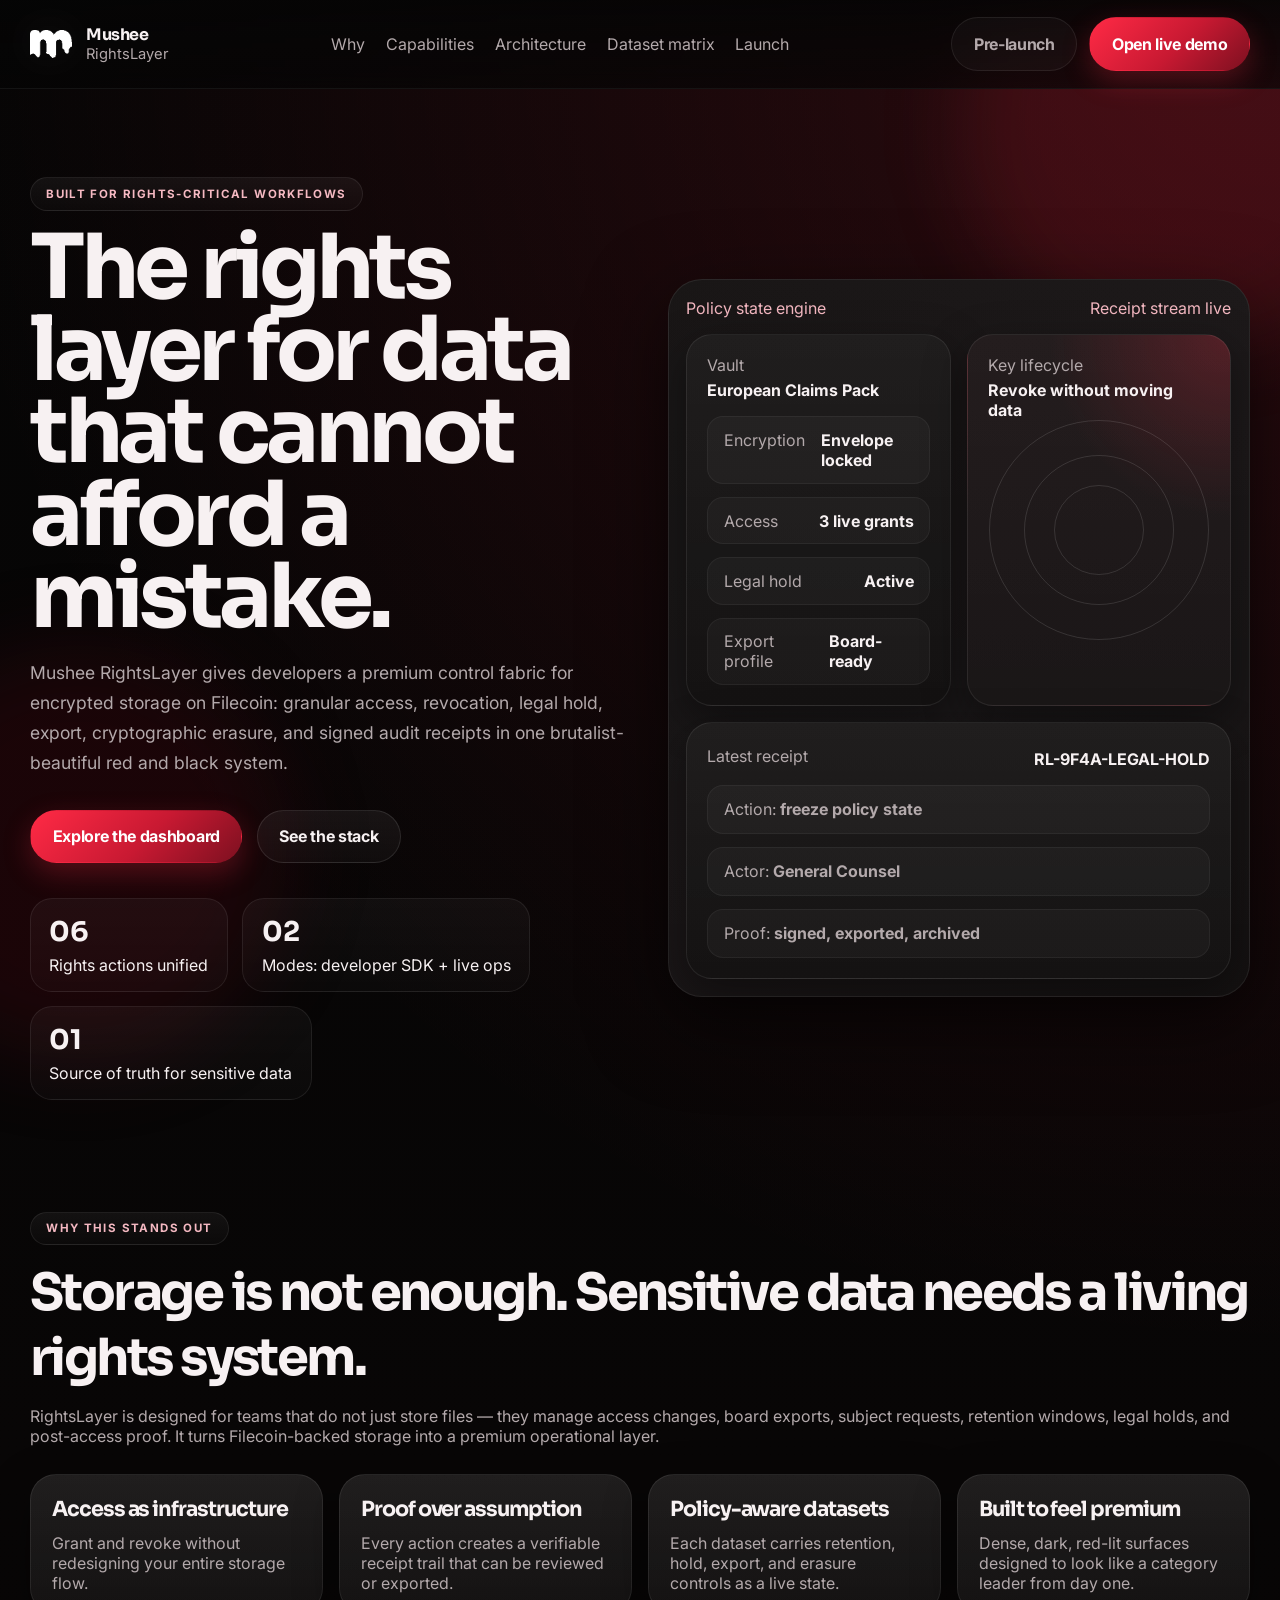
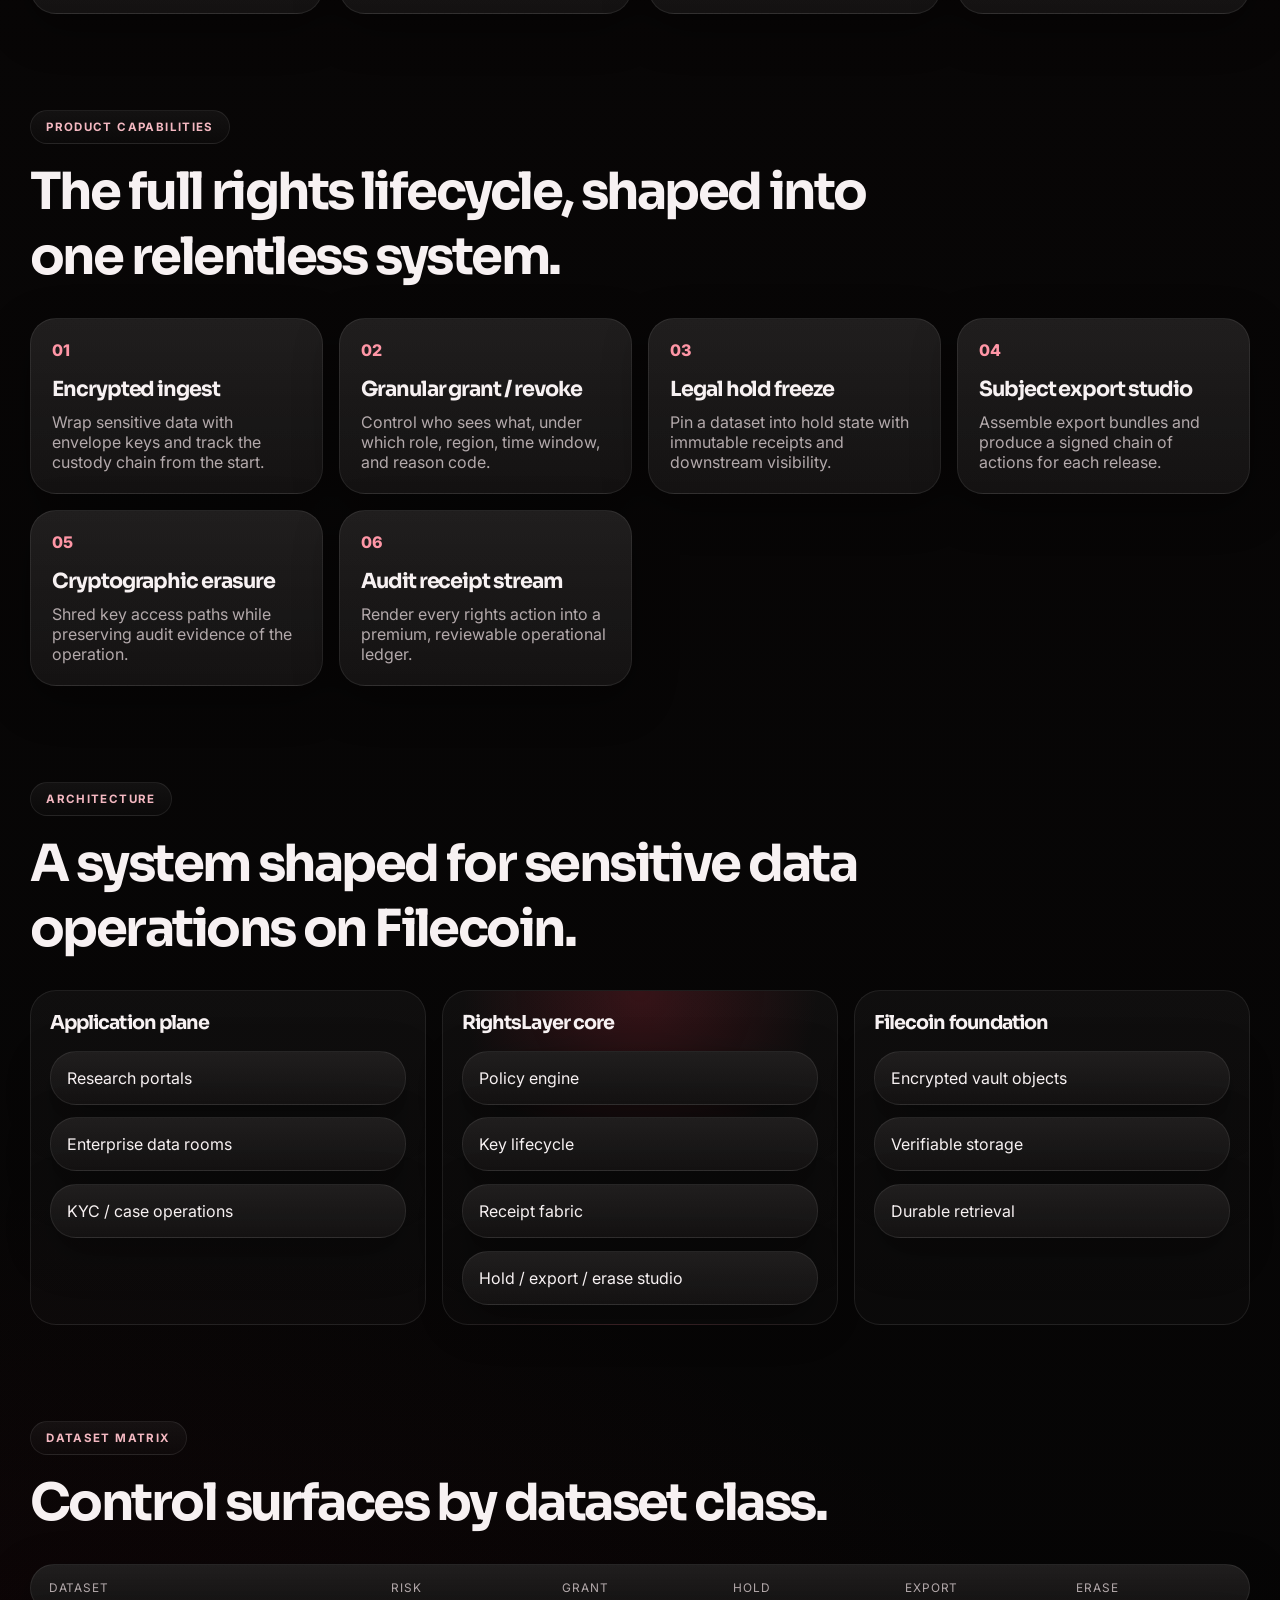
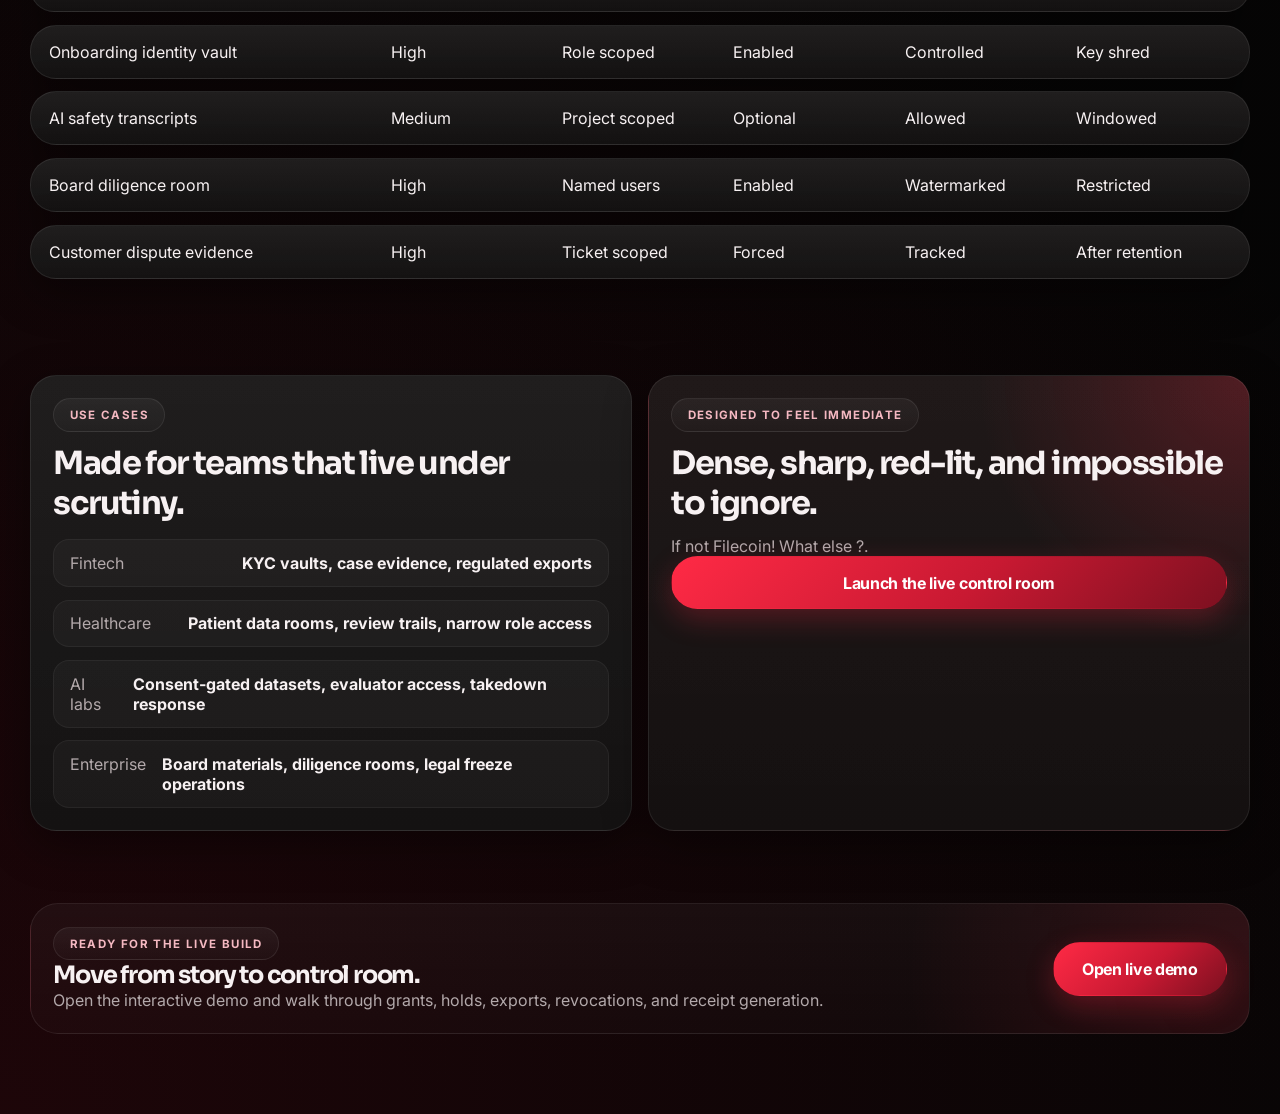
==== commit ac0f8c2b: "Modify showcase panel description text Updated text in the showcase panel to reflect new messaging." ====
--- a/experience/index.html
+++ b/experience/index.html
@@ -286,8 +286,7 @@
             <span class="section-kicker">Designed to feel immediate</span>
             <h3>Dense, sharp, red-lit, and impossible to ignore.</h3>
             <p>
-              Every component is opaque, grounded, and heavy with intent — a black-and-red interface language
-              built to look like a serious infrastructure company, not a template.
+              If not Filecoin! What else ?.
             </p>
             <a class="button primary full" href="../demo/">Launch the live control room</a>
           </article>
